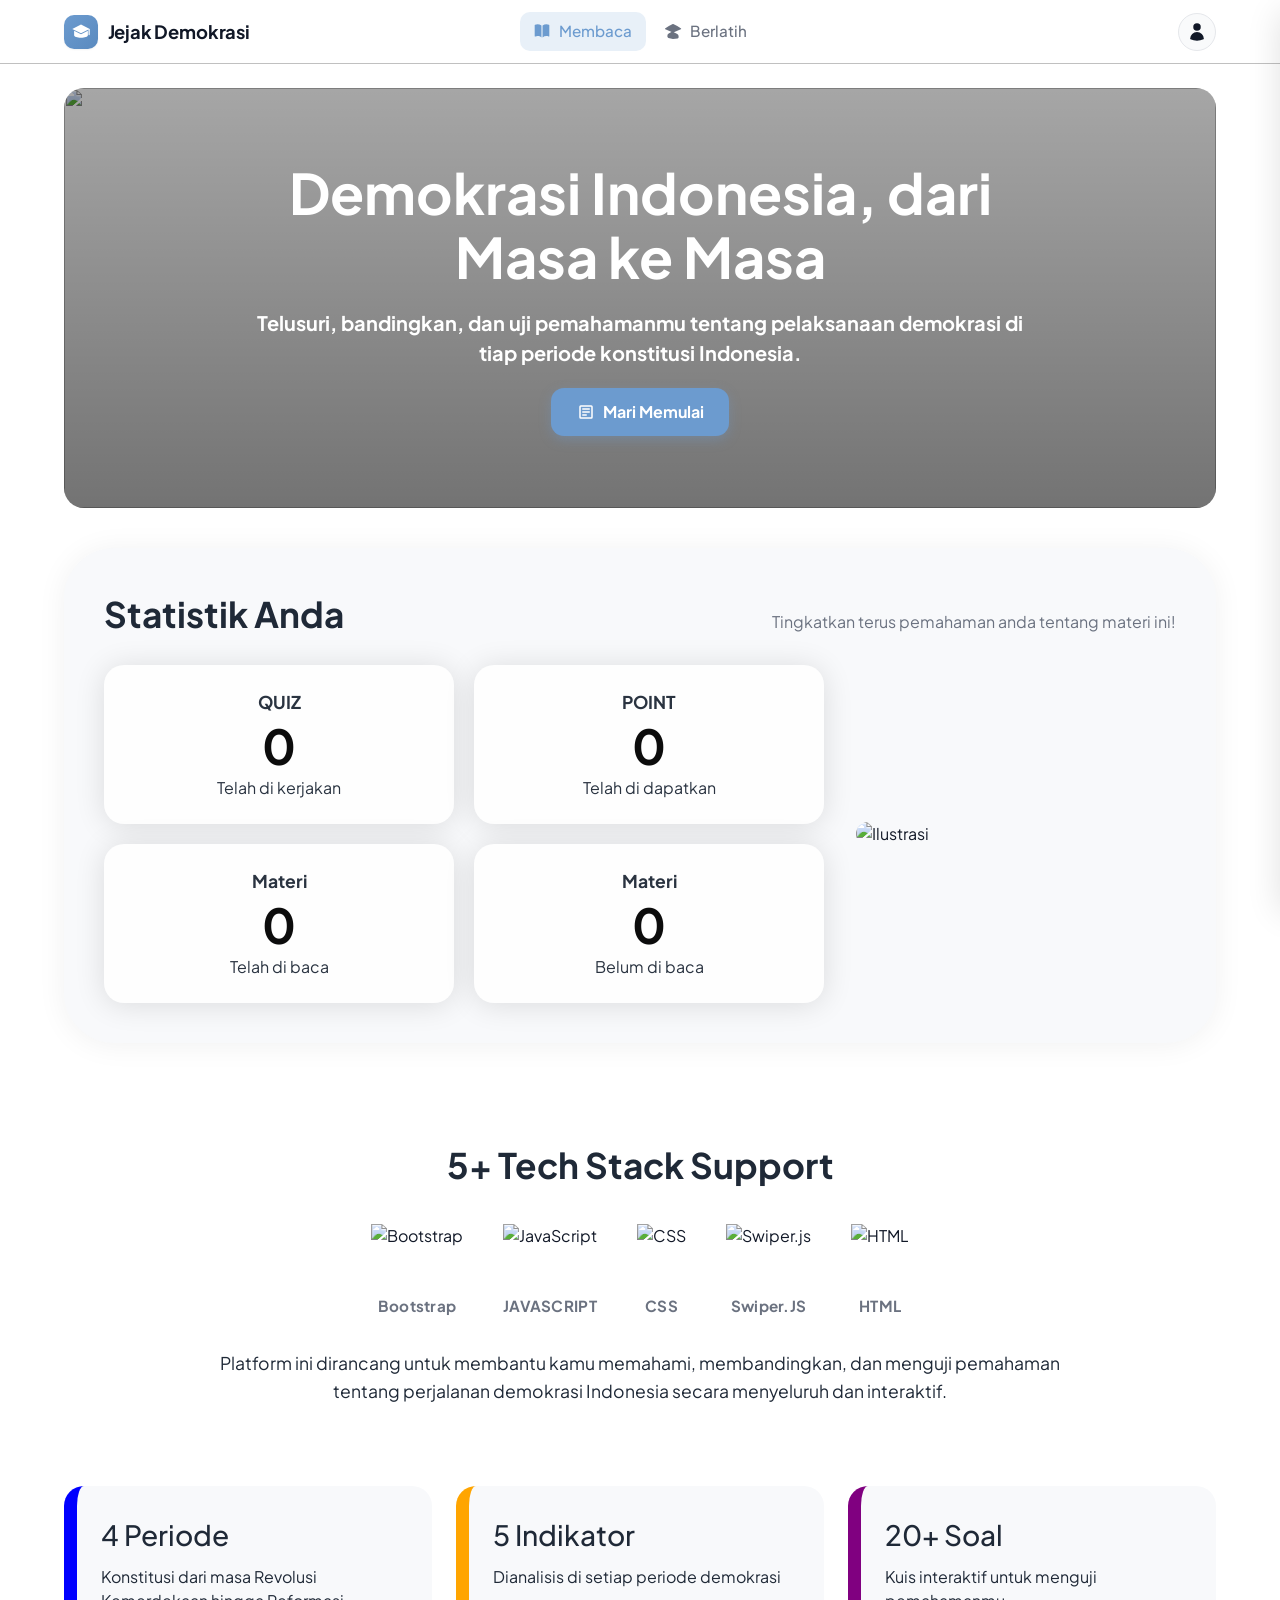
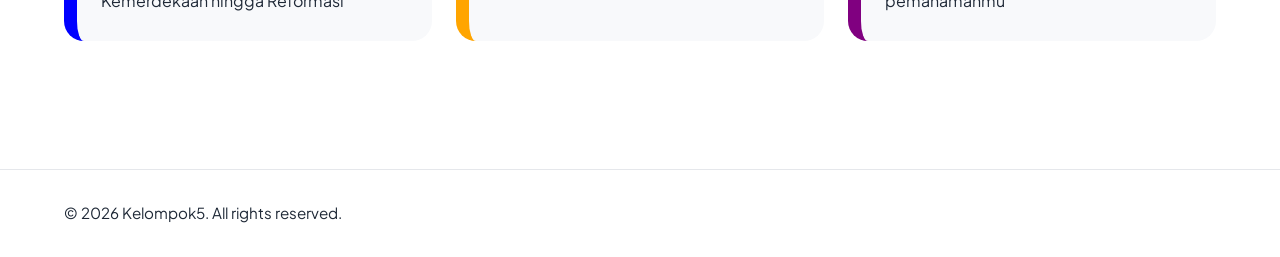
==== index.html @ 6c4dc168 "QUEST: Dimas has been finish hero and navbar di in home page" ====
<!DOCTYPE html>
<html lang="id">

<head>
    <meta charset="UTF-8">
    <meta name="viewport" content="width=device-width, initial-scale=1.0">
    <title>Jejak Demokrasi | OnBoarding</title>

    <link rel="preconnect" href="https://fonts.googleapis.com">
    <link rel="preconnect" href="https://fonts.gstatic.com" crossorigin>
    <link href="https://fonts.googleapis.com/css2?family=Plus+Jakarta+Sans:wght@400;500;600;700;800&display=swap" rel="stylesheet">

    <link rel="stylesheet" href="src/style/global.css">
    <link rel="stylesheet" href="src/style/index.css">
    <link rel="icon" href="#" type="image/png">
</head>

<body>

    <div id="navbar"></div>

    <main class="page">
        <!-- Hero -->
        <section class="hero">
            <div class="hero__bg">
                <img src="https://placehold.co/1278x730" alt="" loading="lazy" />
                <div class="hero__overlay"></div>
            </div>
            <div class="hero__content">
                <h1 class="hero__title">Demokrasi Indonesia, dari Masa ke Masa</h1>
                <p class="hero__subtitle">
                    Telusuri, bandingkan, dan uji pemahamanmu tentang pelaksanaan demokrasi di tiap periode konstitusi Indonesia.
                </p>
                <a class="btn btn--hero" href="#membaca">
                    <svg xmlns="http://www.w3.org/2000/svg" viewBox="0 0 24 24" fill="currentColor" aria-hidden="true"><path d="M5 3h14a2 2 0 0 1 2 2v14a2 2 0 0 1-2 2H5a2 2 0 0 1-2-2V5a2 2 0 0 1 2-2zm0 2v14h14V5H5zm2 2h10v2H7V7zm0 4h10v2H7v-2zm0 4h6v2H7v-2z"/></svg>
                    Mari Memulai
                </a>
            </div>
        </section>

        <!-- Stats panel -->
        <section class="stats">
            <div class="stats__panel">
                <div class="stats__header">
                    <h2 class="stats__title">Statistik Anda</h2>
                    <p class="stats__hint">Tingkatkan terus pemahaman anda tentang materi ini!</p>
                </div>
                <div class="stats__body">
                    <div class="stats__grid">
                        <article class="stat-card">
                            <div class="stat-card__label">QUIZ</div>
                            <div class="stat-card__value">0</div>
                            <div class="stat-card__caption">Telah di kerjakan</div>
                        </article>
                        <article class="stat-card">
                            <div class="stat-card__label">POINT</div>
                            <div class="stat-card__value">0</div>
                            <div class="stat-card__caption">Telah di dapatkan</div>
                        </article>
                        <article class="stat-card">
                            <div class="stat-card__label">Materi</div>
                            <div class="stat-card__value">0</div>
                            <div class="stat-card__caption">Telah di baca</div>
                        </article>
                        <article class="stat-card">
                            <div class="stat-card__label">Materi</div>
                            <div class="stat-card__value">0</div>
                            <div class="stat-card__caption">Belum di baca</div>
                        </article>
                    </div>
                    <div class="stats__image">
                        <img src="https://placehold.co/366x451" alt="Ilustrasi" loading="lazy" />
                    </div>
                </div>
            </div>
        </section>

        <!-- Tech stack -->
        <section class="tech">
            <h2 class="tech__title">5+ Tech Stack Support</h2>
            <div class="tech__icons">
                <div class="tech__item">
                    <img src="https://placehold.co/62x61" alt="Bootstrap" />
                    <span>Bootstrap</span>
                </div>
                <div class="tech__item">
                    <img src="https://placehold.co/62x61" alt="JavaScript" />
                    <span>JAVASCRIPT</span>
                </div>
                <div class="tech__item">
                    <img src="https://placehold.co/39x61" alt="CSS" />
                    <span>CSS</span>
                </div>
                <div class="tech__item">
                    <img src="https://placehold.co/57x61" alt="Swiper.js" />
                    <span>Swiper.JS</span>
                </div>
                <div class="tech__item">
                    <img src="https://placehold.co/40x61" alt="HTML" />
                    <span>HTML</span>
                </div>
            </div>
            <p class="tech__desc">
                Platform ini dirancang untuk membantu kamu memahami, membandingkan, dan menguji
                <span class="tech__desc-bold">pemahaman tentang perjalanan demokrasi Indonesia secara menyeluruh dan interaktif.</span>
            </p>
        </section>

        <!-- Highlight cards -->
        <section class="highlights">
            <div class="highlights__grid">
                <article class="highlight-card highlight-card--blue">
                    <div class="highlight-card__value">4 Periode</div>
                    <div class="highlight-card__desc">Konstitusi dari masa Revolusi Kemerdekaan hingga Reformasi</div>
                </article>
                <article class="highlight-card highlight-card--orange">
                    <div class="highlight-card__value">5 Indikator</div>
                    <div class="highlight-card__desc">Dianalisis di setiap periode demokrasi</div>
                </article>
                <article class="highlight-card highlight-card--purple">
                    <div class="highlight-card__value">20+ Soal</div>
                    <div class="highlight-card__desc">Kuis interaktif untuk menguji pemahamanmu</div>
                </article>
            </div>
        </section>
    </main>

    <footer class="site-footer">
        <div class="site-footer__inner">
            <span>&copy; 2026 Kelompok5. All rights reserved.</span>
        </div>
    </footer>

    <script src="src/component/navbar.js"></script>
    <script type="module" src="src/js/index.js"></script>

</body>

</html>
---- src/style/global.css ----
:root {
    --color-bg: #ffffff;
    --color-surface: #f9fafb;
    --color-border: #c0c0c0;          /* silver */
    --color-border-soft: #e5e7eb;
    --color-text: #111827;
    --color-text-muted: #6b7280;
    --color-primary: #6C9BCF;        /* blue from design */
    --color-primary-soft: #e8f0f8;
    --color-primary-hover: #5a8abf;
    --color-danger: #dc2626;

    --radius-sm: 6px;
    --radius-md: 10px;
    --radius-lg: 14px;
    --radius-full: 9999px;

    --shadow-sm: 0 1px 2px rgba(0, 0, 0, 0.05);
    --shadow-md: 0 4px 12px rgba(0, 0, 0, 0.08);
    --shadow-lg: 0 12px 32px rgba(0, 0, 0, 0.12);

    --navbar-height: 64px;
    --container-max: 1200px;

    --font-sans: "Plus Jakarta Sans", "Segoe UI", system-ui, -apple-system, Roboto, "Helvetica Neue", Arial, sans-serif;
    --transition-fast: 150ms ease;
    --transition-base: 220ms ease;
}

*,
*::before,
*::after {
    box-sizing: border-box;
}

html,
body {
    margin: 0;
    padding: 0;
}

body {
    font-family: var(--font-sans);
    color: var(--color-text);
    background-color: var(--color-bg);
    -webkit-font-smoothing: antialiased;
    -moz-osx-font-smoothing: grayscale;
    line-height: 1.5;
}

a {
    color: inherit;
    text-decoration: none;
}

button {
    font: inherit;
    cursor: pointer;
    border: none;
    background: none;
}

ul {
    list-style: none;
    margin: 0;
    padding: 0;
}

/* ============================================================
   Navbar
   ============================================================ */
.navbar {
    position: sticky;
    top: 0;
    z-index: 1000;
    height: var(--navbar-height);
    background-color: var(--color-bg);
    border-bottom: 1px solid var(--color-border);
    transition: box-shadow var(--transition-base);
}

.navbar.scrolled {
    box-shadow: var(--shadow-sm);
}

.navbar__container {
    max-width: var(--container-max);
    height: 100%;
    margin: 0 auto;
    padding: 0 1.5rem;
    display: grid;
    grid-template-columns: 1fr auto 1fr;
    align-items: center;
    gap: 1rem;
}

/* Brand */
.navbar__brand {
    justify-self: start;
    display: inline-flex;
    align-items: center;
    gap: 0.6rem;
    font-size: 1.15rem;
    font-weight: 700;
    color: var(--color-text);
    letter-spacing: -0.01em;
    white-space: nowrap;
}

.navbar__brand-mark {
    display: inline-flex;
    align-items: center;
    justify-content: center;
    width: 34px;
    height: 34px;
    border-radius: var(--radius-md);
    background: linear-gradient(135deg, var(--color-primary), var(--color-primary-hover));
    color: #fff;
    box-shadow: var(--shadow-sm);
}

.navbar__brand-mark svg {
    width: 20px;
    height: 20px;
}

/* Desktop nav links */
.navbar__links {
    display: flex;
    align-items: center;
    gap: 0.25rem;
    justify-self: center;
}

/* Right-side actions group */
.navbar__actions {
    justify-self: end;
    display: flex;
    align-items: center;
    gap: 0.5rem;
}

.nav-link {
    display: inline-flex;
    align-items: center;
    gap: 0.5rem;
    padding: 0.5rem 0.85rem;
    font-size: 0.95rem;
    font-weight: 500;
    color: var(--color-text-muted);
    border-radius: var(--radius-md);
    transition: color var(--transition-fast), background-color var(--transition-fast);
}

.nav-link svg {
    width: 18px;
    height: 18px;
    flex-shrink: 0;
}

.nav-link:hover {
    color: var(--color-text);
    background-color: var(--color-surface);
}

.nav-link.is-active {
    color: var(--color-primary);
    background-color: var(--color-primary-soft);
}

/* Profile button */
.navbar__profile {
    display: inline-flex;
    align-items: center;
    justify-content: center;
    width: 38px;
    height: 38px;
    margin-left: 0.5rem;
    border-radius: var(--radius-full);
    color: var(--color-text);
    background-color: var(--color-surface);
    border: 1px solid var(--color-border-soft);
    transition: background-color var(--transition-fast), color var(--transition-fast), border-color var(--transition-fast);
}

.navbar__profile svg {
    width: 20px;
    height: 20px;
}

.navbar__profile:hover {
    color: var(--color-primary);
    background-color: var(--color-primary-soft);
    border-color: var(--color-primary);
}

/* Hamburger toggle (mobile only) */
.menu-toggle {
    display: none;
    align-items: center;
    justify-content: center;
    width: 40px;
    height: 40px;
    border-radius: var(--radius-md);
    color: var(--color-text);
    transition: background-color var(--transition-fast);
}

.menu-toggle:hover {
    background-color: var(--color-surface);
}

.menu-toggle svg {
    width: 22px;
    height: 22px;
}

/* Drawer */
.drawer-backdrop {
    position: fixed;
    inset: 0;
    background-color: rgba(17, 24, 39, 0.45);
    backdrop-filter: blur(2px);
    opacity: 0;
    visibility: hidden;
    transition: opacity var(--transition-base), visibility var(--transition-base);
    z-index: 1090;
}

.drawer-backdrop.is-open {
    opacity: 1;
    visibility: visible;
}

.drawer {
    position: fixed;
    top: 0;
    right: 0;
    bottom: 0;
    width: 300px;
    max-width: 85vw;
    background-color: var(--color-bg);
    box-shadow: var(--shadow-lg);
    transform: translateX(100%);
    transition: transform var(--transition-base);
    z-index: 1100;
    display: flex;
    flex-direction: column;
}

.drawer.is-open {
    transform: translateX(0);
}

.drawer__header {
    display: flex;
    align-items: center;
    justify-content: space-between;
    padding: 1rem 1.25rem;
    border-bottom: 1px solid var(--color-border-soft);
}

.drawer__title {
    font-size: 1rem;
    font-weight: 600;
    margin: 0;
}

.drawer__close {
    display: inline-flex;
    align-items: center;
    justify-content: center;
    width: 36px;
    height: 36px;
    border-radius: var(--radius-md);
    color: var(--color-text-muted);
    transition: background-color var(--transition-fast), color var(--transition-fast);
}

.drawer__close:hover {
    background-color: var(--color-surface);
    color: var(--color-text);
}

.drawer__close svg {
    width: 20px;
    height: 20px;
}

.drawer__body {
    flex: 1;
    overflow-y: auto;
    padding: 1rem 0.75rem;
    display: flex;
    flex-direction: column;
    gap: 0.25rem;
}

.drawer__body .nav-link {
    width: 100%;
    padding: 0.75rem 1rem;
    font-size: 1rem;
}

.drawer__footer {
    padding: 1rem 1.25rem;
    border-top: 1px solid var(--color-border-soft);
}

.drawer__footer .navbar__profile {
    width: 100%;
    height: 44px;
    margin: 0;
    border-radius: var(--radius-md);
    gap: 0.6rem;
    font-size: 0.95rem;
    font-weight: 500;
    color: var(--color-text);
}

.drawer__footer .navbar__profile svg {
    width: 20px;
    height: 20px;
}

/* Responsive */
@media (max-width: 768px) {
    .navbar__container {
        display: flex;
        justify-content: space-between;
    }

    .navbar__links {
        display: none;
    }

    .navbar__profile {
        display: none;
    }

    .menu-toggle {
        display: inline-flex;
    }
}

/* Demo page moved to src/style/index.css */
---- src/style/index.css ----
/* ============================================================
   Jejak Demokrasi — Index page styles
   ============================================================ */

/* ---------- Page container ---------- */
.page {
    max-width: var(--container-max);
    margin: 0 auto;
    padding: 0 1.5rem 5rem;
}

/* ---------- Buttons ---------- */
.btn {
    display: inline-flex;
    align-items: center;
    gap: 0.5rem;
    padding: 0.7rem 1.4rem;
    font-size: 0.95rem;
    font-weight: 600;
    border-radius: var(--radius-md);
    transition: transform var(--transition-fast), box-shadow var(--transition-fast), background-color var(--transition-fast), color var(--transition-fast), border-color var(--transition-fast);
    white-space: nowrap;
    cursor: pointer;
}

.btn svg {
    width: 18px;
    height: 18px;
}

.btn--primary {
    background-color: var(--color-primary);
    color: #fff;
    box-shadow: var(--shadow-sm);
}

.btn--primary:hover {
    background-color: var(--color-primary-hover);
    transform: translateY(-1px);
    box-shadow: var(--shadow-md);
}

.btn--ghost {
    background-color: transparent;
    color: var(--color-text);
    border: 1px solid var(--color-border-soft);
}

.btn--ghost:hover {
    background-color: var(--color-surface);
    border-color: var(--color-border);
}

.btn--hero {
    background-color: #6C9BCF;
    color: #fff;
    border-radius: 13px;
    padding: 0.75rem 1.6rem;
    font-size: 1rem;
    font-weight: 700;
    box-shadow: 0 4px 12px rgba(108, 155, 207, 0.35);
}

.btn--hero:hover {
    background-color: #5a8abf;
    transform: translateY(-1px);
}

/* ---------- Hero ---------- */
.hero {
    position: relative;
    width: 100%;
    min-height: 420px;
    border-radius: 20px;
    overflow: hidden;
    display: flex;
    align-items: center;
    justify-content: center;
    margin-top: 1.5rem;
}

.hero__bg {
    position: absolute;
    inset: 0;
}

.hero__bg img {
    width: 100%;
    height: 100%;
    object-fit: cover;
    display: block;
}

.hero__overlay {
    position: absolute;
    inset: 0;
    background: linear-gradient(180deg, rgba(0,0,0,0.35) 0%, rgba(0,0,0,0.55) 100%);
}

.hero__content {
    position: relative;
    z-index: 1;
    text-align: center;
    color: #fff;
    padding: 2rem 1.5rem;
    max-width: 820px;
    display: flex;
    flex-direction: column;
    align-items: center;
    gap: 1.25rem;
}

.hero__title {
    font-size: clamp(2rem, 4.5vw, 3.5rem);
    font-weight: 700;
    line-height: 1.15;
    margin: 0;
    color: #fff;
}

.hero__subtitle {
    font-size: clamp(1rem, 1.6vw, 1.25rem);
    font-weight: 700;
    color: #fff;
    margin: 0;
    max-width: 780px;
    line-height: 1.5;
}

.hero__actions {
    margin-top: 0.5rem;
}

/* ---------- Stats panel ---------- */
.stats {
    margin-top: 2.5rem;
}

.stats__panel {
    background-color: #F8F9FB;
    border-radius: 50px;
    padding: 2.5rem;
    box-shadow: 0 2px 30px rgba(0, 0, 0, 0.06);
}

.stats__header {
    display: flex;
    align-items: baseline;
    justify-content: space-between;
    flex-wrap: wrap;
    gap: 0.5rem 1rem;
    margin-bottom: 1.5rem;
}

.stats__title {
    font-size: clamp(1.6rem, 3vw, 2.2rem);
    font-weight: 700;
    color: #1F2937;
    margin: 0;
}

.stats__hint {
    color: #6B7280;
    font-size: 1rem;
    margin: 0;
}

.stats__body {
    display: grid;
    grid-template-columns: 1fr 320px;
    gap: 2rem;
    align-items: center;
}

.stats__grid {
    display: grid;
    grid-template-columns: repeat(2, 1fr);
    gap: 1.25rem;
}

.stat-card {
    background-color: #fff;
    border-radius: 20px;
    box-shadow: 0 2px 30px rgba(0, 0, 0, 0.12);
    padding: 1.5rem 1.25rem;
    text-align: center;
    display: flex;
    flex-direction: column;
    gap: 0.4rem;
    opacity: 0.95;
}

.stat-card__label {
    font-size: 1.1rem;
    font-weight: 700;
    color: #1F2937;
}

.stat-card__value {
    font-size: 3rem;
    font-weight: 700;
    color: #000;
    line-height: 1;
}

.stat-card__caption {
    font-size: 1rem;
    color: #1F2937;
}

.stats__image {
    display: flex;
    align-items: center;
    justify-content: center;
}

.stats__image img {
    width: 100%;
    max-width: 366px;
    height: auto;
    border-radius: 20px;
    object-fit: cover;
}

/* ---------- Tech stack ---------- */
.tech {
    text-align: center;
    margin-top: 4rem;
    padding: 2rem 0;
}

.tech__title {
    font-size: clamp(1.6rem, 3vw, 2.2rem);
    font-weight: 700;
    color: #1F2937;
    margin: 0 0 2rem;
}

.tech__icons {
    display: flex;
    justify-content: center;
    align-items: flex-end;
    gap: 2.5rem;
    flex-wrap: wrap;
    margin-bottom: 2rem;
}

.tech__item {
    display: flex;
    flex-direction: column;
    align-items: center;
    gap: 0.6rem;
}

.tech__item img {
    height: 61px;
    width: auto;
    object-fit: contain;
}

.tech__item span {
    color: #6B7280;
    font-size: 0.95rem;
    font-weight: 700;
    letter-spacing: 0.02em;
}

.tech__desc {
    max-width: 880px;
    margin: 0 auto;
    font-size: 1.1rem;
    color: #1F2937;
    line-height: 1.6;
}

.tech__desc-bold {
    font-weight: 400;
}

/* ---------- Highlight cards ---------- */
.highlights {
    margin-top: 3rem;
}

.highlights__grid {
    display: grid;
    grid-template-columns: repeat(3, 1fr);
    gap: 1.5rem;
}

.highlight-card {
    background-color: #F8F9FB;
    border-radius: 20px;
    padding: 1.75rem 1.5rem;
    display: flex;
    flex-direction: column;
    gap: 0.6rem;
    border-left: 13px solid transparent;
}

.highlight-card--blue { border-left-color: #0000FF; }
.highlight-card--orange { border-left-color: #FFA500; }
.highlight-card--purple { border-left-color: #800080; }

.highlight-card__value {
    font-size: 1.75rem;
    font-weight: 500;
    color: #1F2937;
}

.highlight-card__desc {
    font-size: 1rem;
    color: #1F2937;
    line-height: 1.5;
}

/* ---------- Footer ---------- */
.site-footer {
    border-top: 1px solid var(--color-border-soft);
    padding: 2rem 0;
    margin-top: 3rem;
    color: #1F2937;
    font-size: 0.95rem;
}

.site-footer__inner {
    max-width: var(--container-max);
    margin: 0 auto;
    padding: 0 1.5rem;
}

/* ---------- Responsive ---------- */
@media (max-width: 992px) {
    .stats__body {
        grid-template-columns: 1fr;
    }

    .stats__image {
        order: -1;
    }

    .stats__image img {
        max-width: 280px;
    }

    .highlights__grid {
        grid-template-columns: 1fr;
    }
}

@media (max-width: 768px) {
    .page {
        padding: 0 1rem 3rem;
    }

    .hero {
        min-height: 320px;
        border-radius: 16px;
        margin-top: 1rem;
    }

    .stats__panel {
        border-radius: 24px;
        padding: 1.5rem;
    }

    .stat-card__value {
        font-size: 2.2rem;
    }

    .tech__icons {
        gap: 1.5rem;
    }

    .tech__item img {
        height: 48px;
    }
}

@media (max-width: 480px) {
    .stats__grid {
        grid-template-columns: 1fr;
    }
}
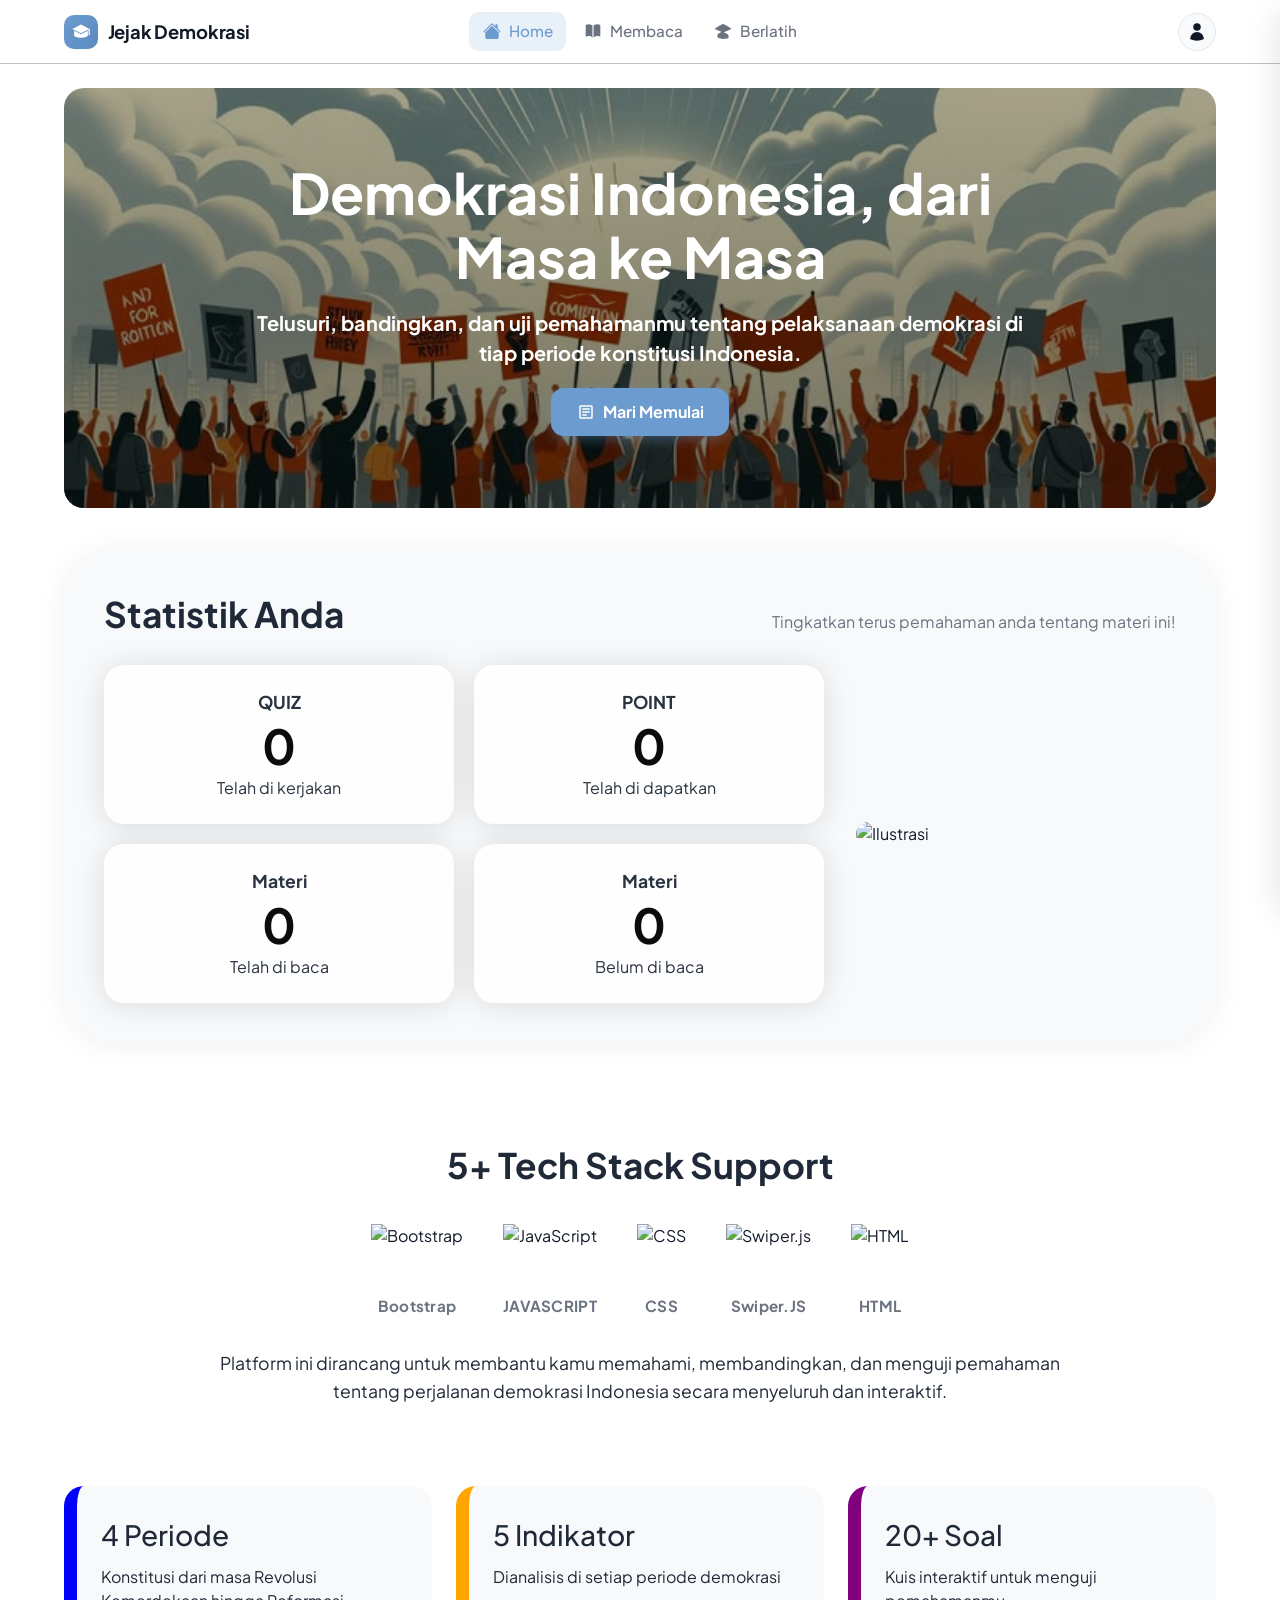
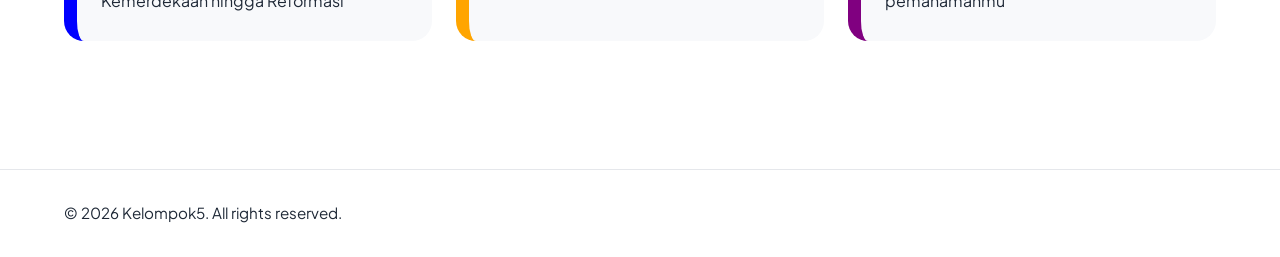
==== commit ef49c6be: "QUEST: Dimas has ben add reading page" ====
--- a/index.html
+++ b/index.html
@@ -23,7 +23,7 @@
         <!-- Hero -->
         <section class="hero">
             <div class="hero__bg">
-                <img src="https://placehold.co/1278x730" alt="" loading="lazy" />
+                <img src="/src/assets/images/9a2f10e3e8c840c2b5ab0010589937d5.jpg" alt="" loading="lazy" />
                 <div class="hero__overlay"></div>
             </div>
             <div class="hero__content">
@@ -131,8 +131,9 @@
         </div>
     </footer>
 
-    <script src="src/component/navbar.js"></script>
-    <script type="module" src="src/js/index.js"></script>
+    <script src="/src/component/navbar.js"></script>
+    <script type="module" src="/src/js/index.js"></script>
+    <script type="module" src="/src/component/footer.js"></script>
 
 </body>
 
--- a/src/style/index.css
+++ b/src/style/index.css
@@ -4,381 +4,396 @@
 
 /* ---------- Page container ---------- */
 .page {
-    max-width: var(--container-max);
-    margin: 0 auto;
-    padding: 0 1.5rem 5rem;
+  max-width: var(--container-max);
+  margin: 0 auto;
+  padding: 0 1.5rem 5rem;
 }
 
 /* ---------- Buttons ---------- */
 .btn {
-    display: inline-flex;
-    align-items: center;
-    gap: 0.5rem;
-    padding: 0.7rem 1.4rem;
-    font-size: 0.95rem;
-    font-weight: 600;
-    border-radius: var(--radius-md);
-    transition: transform var(--transition-fast), box-shadow var(--transition-fast), background-color var(--transition-fast), color var(--transition-fast), border-color var(--transition-fast);
-    white-space: nowrap;
-    cursor: pointer;
+  display: inline-flex;
+  align-items: center;
+  gap: 0.5rem;
+  padding: 0.7rem 1.4rem;
+  font-size: 0.95rem;
+  font-weight: 600;
+  border-radius: var(--radius-md);
+  transition:
+    transform var(--transition-fast),
+    box-shadow var(--transition-fast),
+    background-color var(--transition-fast),
+    color var(--transition-fast),
+    border-color var(--transition-fast);
+  white-space: nowrap;
+  cursor: pointer;
 }
 
 .btn svg {
-    width: 18px;
-    height: 18px;
+  width: 18px;
+  height: 18px;
 }
 
 .btn--primary {
-    background-color: var(--color-primary);
-    color: #fff;
-    box-shadow: var(--shadow-sm);
+  background-color: var(--color-primary);
+  color: #fff;
+  box-shadow: var(--shadow-sm);
 }
 
 .btn--primary:hover {
-    background-color: var(--color-primary-hover);
-    transform: translateY(-1px);
-    box-shadow: var(--shadow-md);
+  background-color: var(--color-primary-hover);
+  transform: translateY(-1px);
+  box-shadow: var(--shadow-md);
 }
 
 .btn--ghost {
-    background-color: transparent;
-    color: var(--color-text);
-    border: 1px solid var(--color-border-soft);
+  background-color: transparent;
+  color: var(--color-text);
+  border: 1px solid var(--color-border-soft);
 }
 
 .btn--ghost:hover {
-    background-color: var(--color-surface);
-    border-color: var(--color-border);
+  background-color: var(--color-surface);
+  border-color: var(--color-border);
 }
 
 .btn--hero {
-    background-color: #6C9BCF;
-    color: #fff;
-    border-radius: 13px;
-    padding: 0.75rem 1.6rem;
-    font-size: 1rem;
-    font-weight: 700;
-    box-shadow: 0 4px 12px rgba(108, 155, 207, 0.35);
+  background-color: #6c9bcf;
+  color: #fff;
+  border-radius: 13px;
+  padding: 0.75rem 1.6rem;
+  font-size: 1rem;
+  font-weight: 700;
+  box-shadow: 0 4px 12px rgba(108, 155, 207, 0.35);
 }
 
 .btn--hero:hover {
-    background-color: #5a8abf;
-    transform: translateY(-1px);
+  background-color: #5a8abf;
+  transform: translateY(-1px);
 }
 
 /* ---------- Hero ---------- */
 .hero {
-    position: relative;
-    width: 100%;
-    min-height: 420px;
-    border-radius: 20px;
-    overflow: hidden;
-    display: flex;
-    align-items: center;
-    justify-content: center;
-    margin-top: 1.5rem;
+  position: relative;
+  width: 100%;
+  min-height: 420px;
+  border-radius: 20px;
+  overflow: hidden;
+  display: flex;
+  align-items: center;
+  justify-content: center;
+  margin-top: 1.5rem;
 }
 
 .hero__bg {
-    position: absolute;
-    inset: 0;
+  position: absolute;
+  inset: 0;
 }
 
 .hero__bg img {
-    width: 100%;
-    height: 100%;
-    object-fit: cover;
-    display: block;
+  width: 100%;
+  height: 100%;
+  object-fit: cover;
+  display: block;
 }
 
 .hero__overlay {
-    position: absolute;
-    inset: 0;
-    background: linear-gradient(180deg, rgba(0,0,0,0.35) 0%, rgba(0,0,0,0.55) 100%);
+  position: absolute;
+  inset: 0;
+  background: linear-gradient(
+    180deg,
+    rgba(0, 0, 0, 0.35) 0%,
+    rgba(0, 0, 0, 0.55) 100%
+  );
 }
 
 .hero__content {
-    position: relative;
-    z-index: 1;
-    text-align: center;
-    color: #fff;
-    padding: 2rem 1.5rem;
-    max-width: 820px;
-    display: flex;
-    flex-direction: column;
-    align-items: center;
-    gap: 1.25rem;
+  position: relative;
+  z-index: 1;
+  text-align: center;
+  color: #fff;
+  padding: 2rem 1.5rem;
+  max-width: 820px;
+  display: flex;
+  flex-direction: column;
+  align-items: center;
+  gap: 1.25rem;
 }
 
 .hero__title {
-    font-size: clamp(2rem, 4.5vw, 3.5rem);
-    font-weight: 700;
-    line-height: 1.15;
-    margin: 0;
-    color: #fff;
+  font-size: clamp(2rem, 4.5vw, 3.5rem);
+  font-weight: 700;
+  line-height: 1.15;
+  margin: 0;
+  color: #fff;
 }
 
 .hero__subtitle {
-    font-size: clamp(1rem, 1.6vw, 1.25rem);
-    font-weight: 700;
-    color: #fff;
-    margin: 0;
-    max-width: 780px;
-    line-height: 1.5;
+  font-size: clamp(1rem, 1.6vw, 1.25rem);
+  font-weight: 700;
+  color: #fff;
+  margin: 0;
+  max-width: 780px;
+  line-height: 1.5;
 }
 
 .hero__actions {
-    margin-top: 0.5rem;
+  margin-top: 0.5rem;
 }
 
 /* ---------- Stats panel ---------- */
 .stats {
-    margin-top: 2.5rem;
+  margin-top: 2.5rem;
 }
 
 .stats__panel {
-    background-color: #F8F9FB;
-    border-radius: 50px;
-    padding: 2.5rem;
-    box-shadow: 0 2px 30px rgba(0, 0, 0, 0.06);
+  background-color: #f8f9fb;
+  border-radius: 50px;
+  padding: 2.5rem;
+  box-shadow: 0 2px 30px rgba(0, 0, 0, 0.06);
 }
 
 .stats__header {
-    display: flex;
-    align-items: baseline;
-    justify-content: space-between;
-    flex-wrap: wrap;
-    gap: 0.5rem 1rem;
-    margin-bottom: 1.5rem;
+  display: flex;
+  align-items: baseline;
+  justify-content: space-between;
+  flex-wrap: wrap;
+  gap: 0.5rem 1rem;
+  margin-bottom: 1.5rem;
 }
 
 .stats__title {
-    font-size: clamp(1.6rem, 3vw, 2.2rem);
-    font-weight: 700;
-    color: #1F2937;
-    margin: 0;
+  font-size: clamp(1.6rem, 3vw, 2.2rem);
+  font-weight: 700;
+  color: #1f2937;
+  margin: 0;
 }
 
 .stats__hint {
-    color: #6B7280;
-    font-size: 1rem;
-    margin: 0;
+  color: #6b7280;
+  font-size: 1rem;
+  margin: 0;
 }
 
 .stats__body {
-    display: grid;
-    grid-template-columns: 1fr 320px;
-    gap: 2rem;
-    align-items: center;
+  display: grid;
+  grid-template-columns: 1fr 320px;
+  gap: 2rem;
+  align-items: center;
 }
 
 .stats__grid {
-    display: grid;
-    grid-template-columns: repeat(2, 1fr);
-    gap: 1.25rem;
+  display: grid;
+  grid-template-columns: repeat(2, 1fr);
+  gap: 1.25rem;
 }
 
 .stat-card {
-    background-color: #fff;
-    border-radius: 20px;
-    box-shadow: 0 2px 30px rgba(0, 0, 0, 0.12);
-    padding: 1.5rem 1.25rem;
-    text-align: center;
-    display: flex;
-    flex-direction: column;
-    gap: 0.4rem;
-    opacity: 0.95;
+  background-color: #fff;
+  border-radius: 20px;
+  box-shadow: 0 2px 30px rgba(0, 0, 0, 0.12);
+  padding: 1.5rem 1.25rem;
+  text-align: center;
+  display: flex;
+  flex-direction: column;
+  gap: 0.4rem;
+  opacity: 0.95;
 }
 
 .stat-card__label {
-    font-size: 1.1rem;
-    font-weight: 700;
-    color: #1F2937;
+  font-size: 1.1rem;
+  font-weight: 700;
+  color: #1f2937;
 }
 
 .stat-card__value {
-    font-size: 3rem;
-    font-weight: 700;
-    color: #000;
-    line-height: 1;
+  font-size: 3rem;
+  font-weight: 700;
+  color: #000;
+  line-height: 1;
 }
 
 .stat-card__caption {
-    font-size: 1rem;
-    color: #1F2937;
+  font-size: 1rem;
+  color: #1f2937;
 }
 
 .stats__image {
-    display: flex;
-    align-items: center;
-    justify-content: center;
+  display: flex;
+  align-items: center;
+  justify-content: center;
 }
 
 .stats__image img {
-    width: 100%;
-    max-width: 366px;
-    height: auto;
-    border-radius: 20px;
-    object-fit: cover;
+  width: 100%;
+  max-width: 366px;
+  height: auto;
+  border-radius: 20px;
+  object-fit: cover;
 }
 
 /* ---------- Tech stack ---------- */
 .tech {
-    text-align: center;
-    margin-top: 4rem;
-    padding: 2rem 0;
+  text-align: center;
+  margin-top: 4rem;
+  padding: 2rem 0;
 }
 
 .tech__title {
-    font-size: clamp(1.6rem, 3vw, 2.2rem);
-    font-weight: 700;
-    color: #1F2937;
-    margin: 0 0 2rem;
+  font-size: clamp(1.6rem, 3vw, 2.2rem);
+  font-weight: 700;
+  color: #1f2937;
+  margin: 0 0 2rem;
 }
 
 .tech__icons {
-    display: flex;
-    justify-content: center;
-    align-items: flex-end;
-    gap: 2.5rem;
-    flex-wrap: wrap;
-    margin-bottom: 2rem;
+  display: flex;
+  justify-content: center;
+  align-items: flex-end;
+  gap: 2.5rem;
+  flex-wrap: wrap;
+  margin-bottom: 2rem;
 }
 
 .tech__item {
-    display: flex;
-    flex-direction: column;
-    align-items: center;
-    gap: 0.6rem;
+  display: flex;
+  flex-direction: column;
+  align-items: center;
+  gap: 0.6rem;
 }
 
 .tech__item img {
-    height: 61px;
-    width: auto;
-    object-fit: contain;
+  height: 61px;
+  width: auto;
+  object-fit: contain;
 }
 
 .tech__item span {
-    color: #6B7280;
-    font-size: 0.95rem;
-    font-weight: 700;
-    letter-spacing: 0.02em;
+  color: #6b7280;
+  font-size: 0.95rem;
+  font-weight: 700;
+  letter-spacing: 0.02em;
 }
 
 .tech__desc {
-    max-width: 880px;
-    margin: 0 auto;
-    font-size: 1.1rem;
-    color: #1F2937;
-    line-height: 1.6;
+  max-width: 880px;
+  margin: 0 auto;
+  font-size: 1.1rem;
+  color: #1f2937;
+  line-height: 1.6;
 }
 
 .tech__desc-bold {
-    font-weight: 400;
+  font-weight: 400;
 }
 
 /* ---------- Highlight cards ---------- */
 .highlights {
-    margin-top: 3rem;
+  margin-top: 3rem;
 }
 
 .highlights__grid {
-    display: grid;
-    grid-template-columns: repeat(3, 1fr);
-    gap: 1.5rem;
+  display: grid;
+  grid-template-columns: repeat(3, 1fr);
+  gap: 1.5rem;
 }
 
 .highlight-card {
-    background-color: #F8F9FB;
-    border-radius: 20px;
-    padding: 1.75rem 1.5rem;
-    display: flex;
-    flex-direction: column;
-    gap: 0.6rem;
-    border-left: 13px solid transparent;
-}
-
-.highlight-card--blue { border-left-color: #0000FF; }
-.highlight-card--orange { border-left-color: #FFA500; }
-.highlight-card--purple { border-left-color: #800080; }
+  background-color: #f8f9fb;
+  border-radius: 20px;
+  padding: 1.75rem 1.5rem;
+  display: flex;
+  flex-direction: column;
+  gap: 0.6rem;
+  border-left: 13px solid transparent;
+}
+
+.highlight-card--blue {
+  border-left-color: #0000ff;
+}
+.highlight-card--orange {
+  border-left-color: #ffa500;
+}
+.highlight-card--purple {
+  border-left-color: #800080;
+}
 
 .highlight-card__value {
-    font-size: 1.75rem;
-    font-weight: 500;
-    color: #1F2937;
+  font-size: 1.75rem;
+  font-weight: 500;
+  color: #1f2937;
 }
 
 .highlight-card__desc {
-    font-size: 1rem;
-    color: #1F2937;
-    line-height: 1.5;
+  font-size: 1rem;
+  color: #1f2937;
+  line-height: 1.5;
 }
 
 /* ---------- Footer ---------- */
 .site-footer {
-    border-top: 1px solid var(--color-border-soft);
-    padding: 2rem 0;
-    margin-top: 3rem;
-    color: #1F2937;
-    font-size: 0.95rem;
+  border-top: 1px solid var(--color-border-soft);
+  padding: 2rem 0;
+  margin-top: 3rem;
+  color: #1f2937;
+  font-size: 0.95rem;
 }
 
 .site-footer__inner {
-    max-width: var(--container-max);
-    margin: 0 auto;
-    padding: 0 1.5rem;
+  max-width: var(--container-max);
+  margin: 0 auto;
+  padding: 0 1.5rem;
 }
 
 /* ---------- Responsive ---------- */
 @media (max-width: 992px) {
-    .stats__body {
-        grid-template-columns: 1fr;
-    }
-
-    .stats__image {
-        order: -1;
-    }
-
-    .stats__image img {
-        max-width: 280px;
-    }
-
-    .highlights__grid {
-        grid-template-columns: 1fr;
-    }
+  .stats__body {
+    grid-template-columns: 1fr;
+  }
+
+  .stats__image {
+    order: -1;
+  }
+
+  .stats__image img {
+    max-width: 280px;
+  }
+
+  .highlights__grid {
+    grid-template-columns: 1fr;
+  }
 }
 
 @media (max-width: 768px) {
-    .page {
-        padding: 0 1rem 3rem;
-    }
-
-    .hero {
-        min-height: 320px;
-        border-radius: 16px;
-        margin-top: 1rem;
-    }
-
-    .stats__panel {
-        border-radius: 24px;
-        padding: 1.5rem;
-    }
-
-    .stat-card__value {
-        font-size: 2.2rem;
-    }
-
-    .tech__icons {
-        gap: 1.5rem;
-    }
-
-    .tech__item img {
-        height: 48px;
-    }
+  .page {
+    padding: 0 1rem 3rem;
+  }
+
+  .hero {
+    min-height: 320px;
+    border-radius: 16px;
+    margin-top: 1rem;
+  }
+
+  .stats__panel {
+    border-radius: 24px;
+    padding: 1.5rem;
+  }
+
+  .stat-card__value {
+    font-size: 2.2rem;
+  }
+
+  .tech__icons {
+    gap: 1.5rem;
+  }
+
+  .tech__item img {
+    height: 48px;
+  }
 }
 
 @media (max-width: 480px) {
-    .stats__grid {
-        grid-template-columns: 1fr;
-    }
-}+  .stats__grid {
+    grid-template-columns: 1fr;
+  }
+}
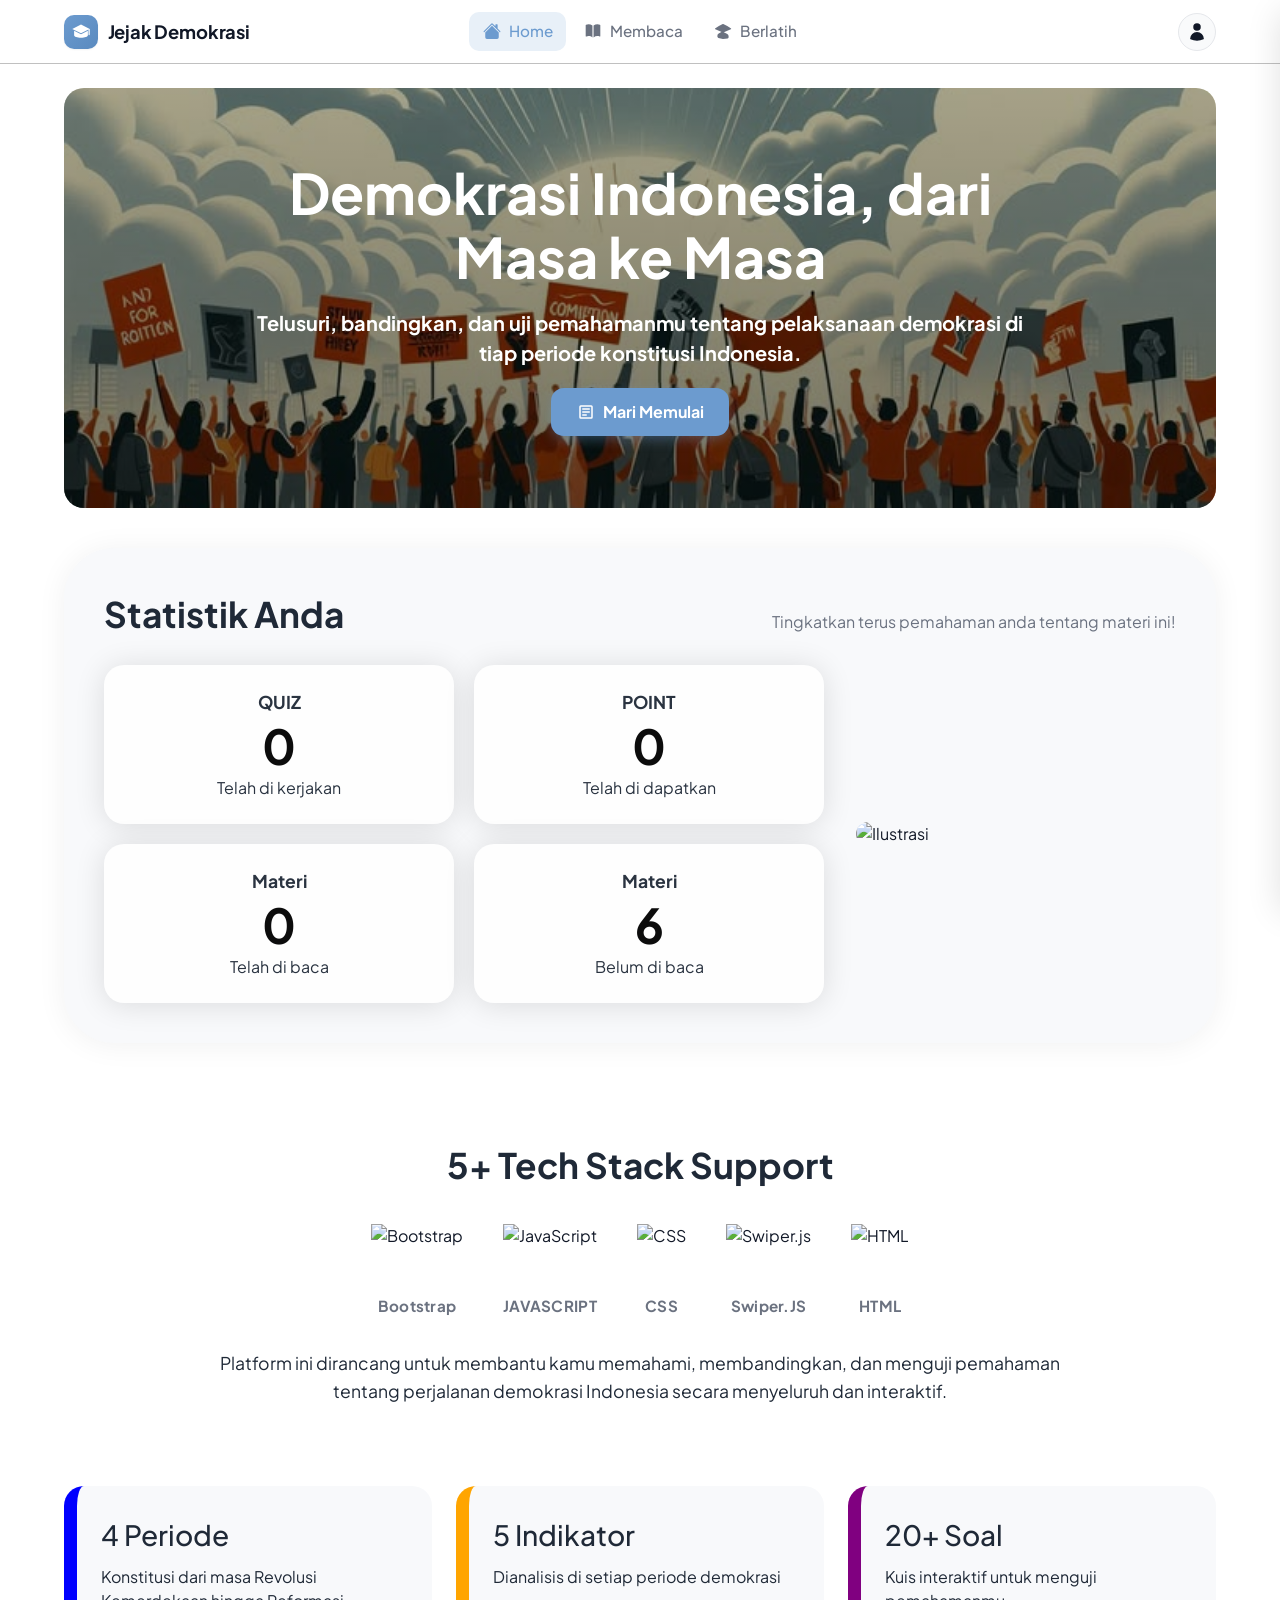
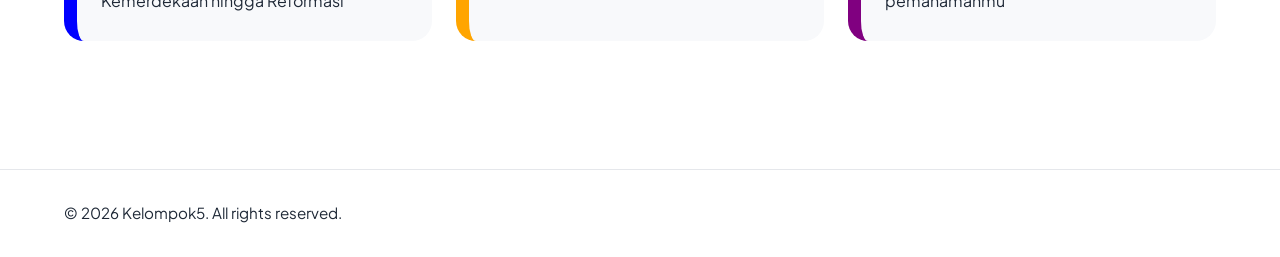
==== commit 0ad7d5d2: "QUEST: Dimas has ben created exam page" ====
--- a/index.html
+++ b/index.html
@@ -31,7 +31,7 @@
                 <p class="hero__subtitle">
                     Telusuri, bandingkan, dan uji pemahamanmu tentang pelaksanaan demokrasi di tiap periode konstitusi Indonesia.
                 </p>
-                <a class="btn btn--hero" href="#membaca">
+                <a class="btn btn--hero" href="/src/page/reading.html">
                     <svg xmlns="http://www.w3.org/2000/svg" viewBox="0 0 24 24" fill="currentColor" aria-hidden="true"><path d="M5 3h14a2 2 0 0 1 2 2v14a2 2 0 0 1-2 2H5a2 2 0 0 1-2-2V5a2 2 0 0 1 2-2zm0 2v14h14V5H5zm2 2h10v2H7V7zm0 4h10v2H7v-2zm0 4h6v2H7v-2z"/></svg>
                     Mari Memulai
                 </a>
@@ -49,22 +49,22 @@
                     <div class="stats__grid">
                         <article class="stat-card">
                             <div class="stat-card__label">QUIZ</div>
-                            <div class="stat-card__value">0</div>
+                            <div class="stat-card__value" id="statQuiz">0</div>
                             <div class="stat-card__caption">Telah di kerjakan</div>
                         </article>
                         <article class="stat-card">
                             <div class="stat-card__label">POINT</div>
-                            <div class="stat-card__value">0</div>
+                            <div class="stat-card__value" id="statPoint">0</div>
                             <div class="stat-card__caption">Telah di dapatkan</div>
                         </article>
                         <article class="stat-card">
                             <div class="stat-card__label">Materi</div>
-                            <div class="stat-card__value">0</div>
+                            <div class="stat-card__value" id="statRead">0</div>
                             <div class="stat-card__caption">Telah di baca</div>
                         </article>
                         <article class="stat-card">
                             <div class="stat-card__label">Materi</div>
-                            <div class="stat-card__value">0</div>
+                            <div class="stat-card__value" id="statUnread">0</div>
                             <div class="stat-card__caption">Belum di baca</div>
                         </article>
                     </div>
@@ -132,6 +132,9 @@
     </footer>
 
     <script src="/src/component/navbar.js"></script>
+    <script src="/src/js/quiz-storage.js"></script>
+    <script src="/src/js/reading-data.js"></script>
+    <script src="/src/js/reading-storage.js"></script>
     <script type="module" src="/src/js/index.js"></script>
     <script type="module" src="/src/component/footer.js"></script>
 
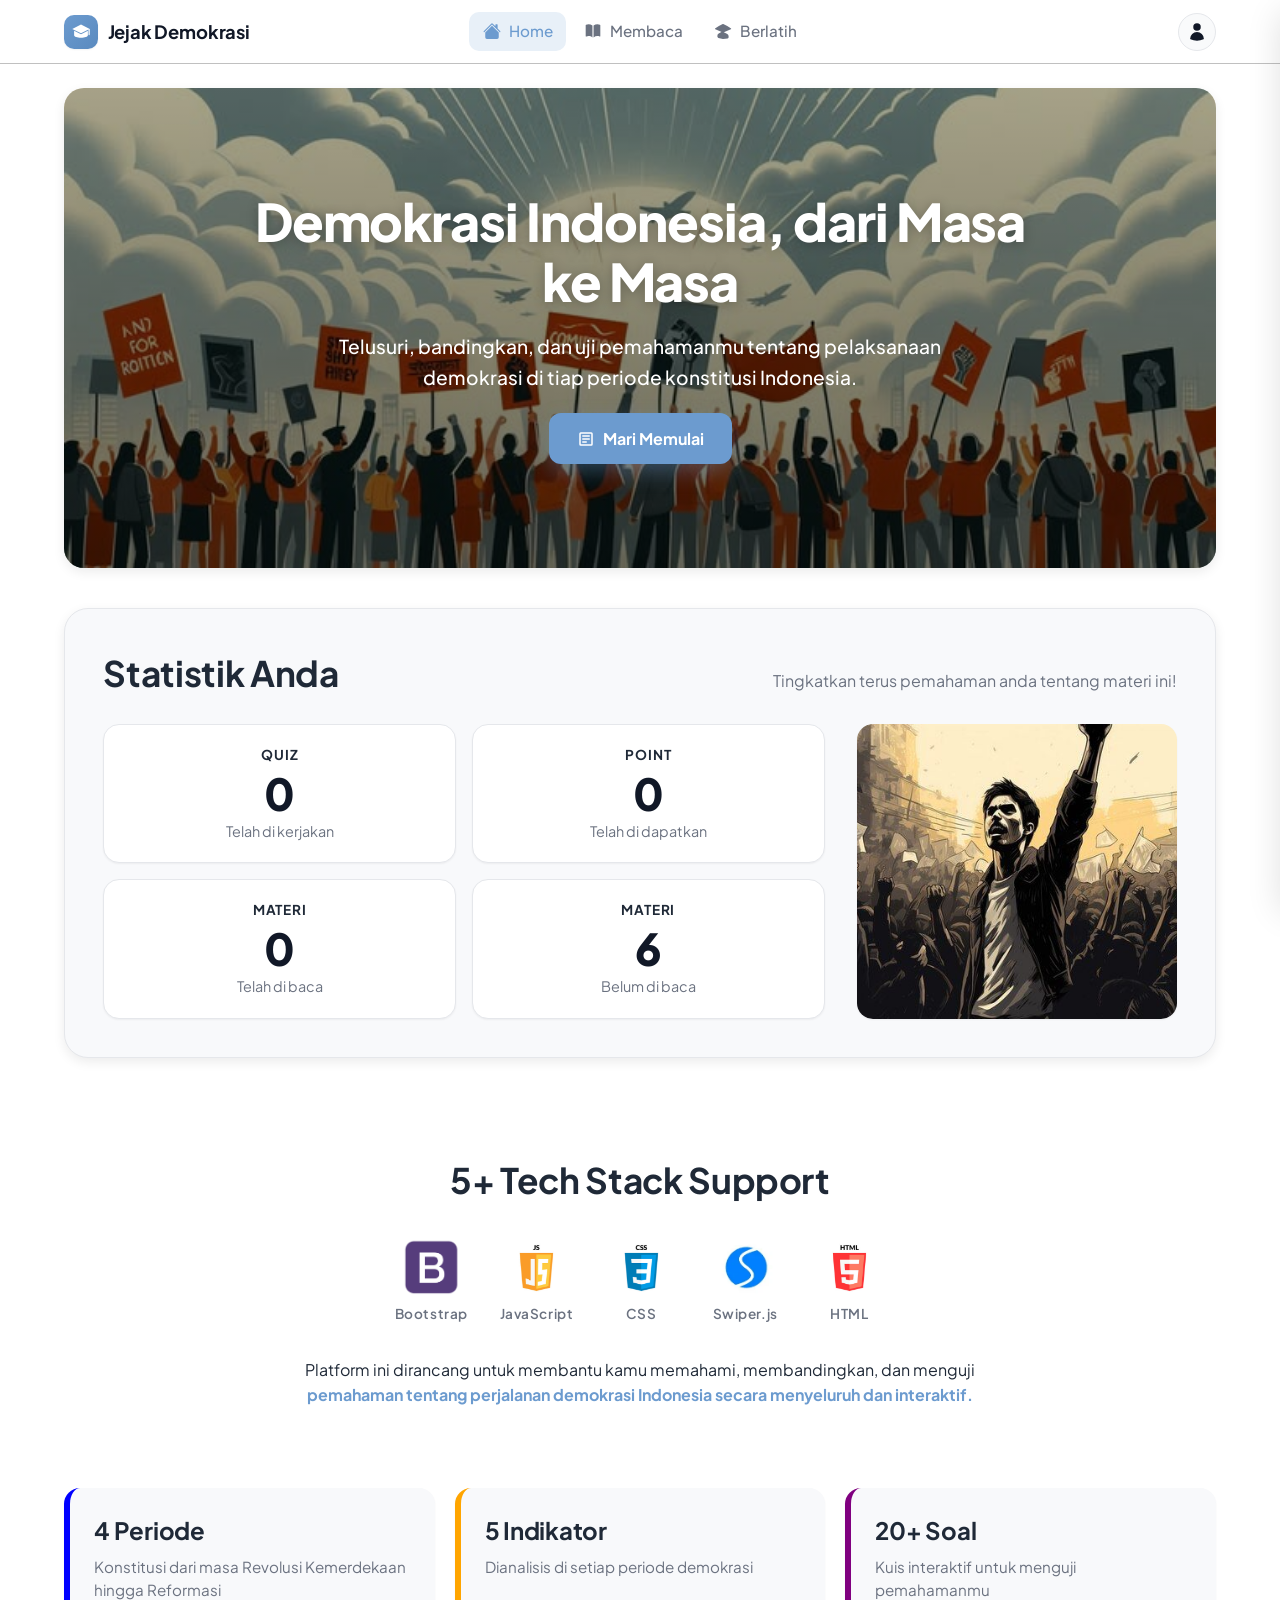
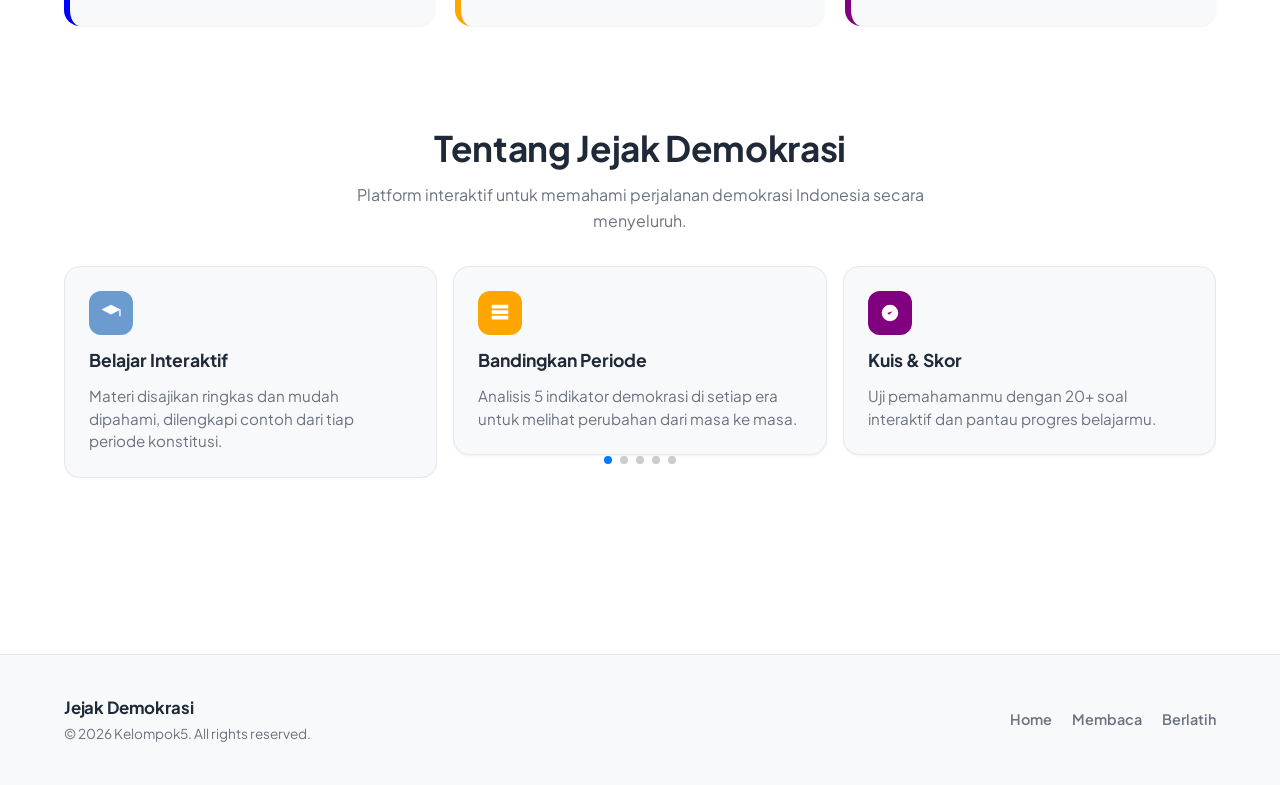
==== commit a98e031c: "QUEST: Dimas has ben finish all features like reading, quiz and profile" ====
--- a/index.html
+++ b/index.html
@@ -12,6 +12,7 @@
 
     <link rel="stylesheet" href="src/style/global.css">
     <link rel="stylesheet" href="src/style/index.css">
+    <link rel="stylesheet" href="https://cdn.jsdelivr.net/npm/swiper@11/swiper-bundle.min.css">
     <link rel="icon" href="#" type="image/png">
 </head>
 
@@ -19,7 +20,7 @@
 
     <div id="navbar"></div>
 
-    <main class="page">
+    <main class="page container">
         <!-- Hero -->
         <section class="hero">
             <div class="hero__bg">
@@ -69,7 +70,7 @@
                         </article>
                     </div>
                     <div class="stats__image">
-                        <img src="https://placehold.co/366x451" alt="Ilustrasi" loading="lazy" />
+                        <img src="/src/assets/images/daefe302de852c6bc54e962870e29e17.jpg" alt="Ilustrasi" loading="lazy" />
                     </div>
                 </div>
             </div>
@@ -80,23 +81,23 @@
             <h2 class="tech__title">5+ Tech Stack Support</h2>
             <div class="tech__icons">
                 <div class="tech__item">
-                    <img src="https://placehold.co/62x61" alt="Bootstrap" />
+                    <img src="/src/assets/images/bootstrap.png" alt="Bootstrap" />
                     <span>Bootstrap</span>
                 </div>
                 <div class="tech__item">
-                    <img src="https://placehold.co/62x61" alt="JavaScript" />
-                    <span>JAVASCRIPT</span>
-                </div>
-                <div class="tech__item">
-                    <img src="https://placehold.co/39x61" alt="CSS" />
+                    <img src="/src/assets/images/js.png" alt="JavaScript" />
+                    <span>JavaScript</span>
+                </div>
+                <div class="tech__item">
+                    <img src="/src/assets/images/css.png" alt="CSS" />
                     <span>CSS</span>
                 </div>
                 <div class="tech__item">
-                    <img src="https://placehold.co/57x61" alt="Swiper.js" />
-                    <span>Swiper.JS</span>
-                </div>
-                <div class="tech__item">
-                    <img src="https://placehold.co/40x61" alt="HTML" />
+                    <img src="/src/assets/images/swiper.png" alt="Swiper.js" />
+                    <span>Swiper.js</span>
+                </div>
+                <div class="tech__item">
+                    <img src="/src/assets/images/html.png" alt="HTML" />
                     <span>HTML</span>
                 </div>
             </div>
@@ -123,13 +124,69 @@
                 </article>
             </div>
         </section>
+
+    <!-- Showcase / about cards (Swiper) -->
+    <section class="showcase">
+        <div class="showcase__header">
+            <h2 class="showcase__title">Tentang Jejak Demokrasi</h2>
+            <p class="showcase__subtitle">
+                Platform interaktif untuk memahami perjalanan demokrasi Indonesia secara menyeluruh.
+            </p>
+        </div>
+        <div class="swiper showcase__swiper">
+            <div class="swiper-wrapper">
+                <div class="swiper-slide">
+                    <article class="showcase-card">
+                        <div class="showcase-card__icon showcase-card__icon--blue">
+                            <svg xmlns="http://www.w3.org/2000/svg" viewBox="0 0 24 24" fill="currentColor" aria-hidden="true"><path d="M12 3 1.5 8.25 12 13.5l9-4.5V15a.75.75 0 0 0 1.5 0V8.25L12 3Z"/></svg>
+                        </div>
+                        <h3 class="showcase-card__title">Belajar Interaktif</h3>
+                        <p class="showcase-card__desc">Materi disajikan ringkas dan mudah dipahami, dilengkapi contoh dari tiap periode konstitusi.</p>
+                    </article>
+                </div>
+                <div class="swiper-slide">
+                    <article class="showcase-card">
+                        <div class="showcase-card__icon showcase-card__icon--orange">
+                            <svg xmlns="http://www.w3.org/2000/svg" viewBox="0 0 24 24" fill="currentColor" aria-hidden="true"><path d="M3 3h18v4H3V3zm0 6h18v4H3V9zm0 6h18v4H3v-4z"/></svg>
+                        </div>
+                        <h3 class="showcase-card__title">Bandingkan Periode</h3>
+                        <p class="showcase-card__desc">Analisis 5 indikator demokrasi di setiap era untuk melihat perubahan dari masa ke masa.</p>
+                    </article>
+                </div>
+                <div class="swiper-slide">
+                    <article class="showcase-card">
+                        <div class="showcase-card__icon showcase-card__icon--purple">
+                            <svg xmlns="http://www.w3.org/2000/svg" viewBox="0 0 24 24" fill="currentColor" aria-hidden="true"><path d="M9 12l2 2 4-4m6 2a9 9 0 11-18 0 9 9 0 0118 0z"/></svg>
+                        </div>
+                        <h3 class="showcase-card__title">Kuis & Skor</h3>
+                        <p class="showcase-card__desc">Uji pemahamanmu dengan 20+ soal interaktif dan pantau progres belajarmu.</p>
+                    </article>
+                </div>
+                <div class="swiper-slide">
+                    <article class="showcase-card">
+                        <div class="showcase-card__icon showcase-card__icon--blue">
+                            <svg xmlns="http://www.w3.org/2000/svg" viewBox="0 0 24 24" fill="currentColor" aria-hidden="true"><path d="M3 13h2v8H3v-8zm6-6h2v14H9V7zm6 3h2v11h-2V10zm6-7h2v18h-2V3z"/></svg>
+                        </div>
+                        <h3 class="showcase-card__title">Progres Belajar</h3>
+                        <p class="showcase-card__desc">Statistik pribadi menampilkan materi yang sudah dan belum dibaca serta skor kuis.</p>
+                    </article>
+                </div>
+                <div class="swiper-slide">
+                    <article class="showcase-card">
+                        <div class="showcase-card__icon showcase-card__icon--orange">
+                            <svg xmlns="http://www.w3.org/2000/svg" viewBox="0 0 24 24" fill="currentColor" aria-hidden="true"><path d="M4 6h16v2H4V6zm0 5h16v2H4v-2zm0 5h16v2H4v-2z"/></svg>
+                        </div>
+                        <h3 class="showcase-card__title">Responsif</h3>
+                        <p class="showcase-card__desc">Tampilan nyaman di berbagai perangkat, dari desktop hingga ponsel.</p>
+                    </article>
+                </div>
+            </div>
+            <div class="swiper-pagination"></div>
+        </div>
+    </section>
     </main>
 
-    <footer class="site-footer">
-        <div class="site-footer__inner">
-            <span>&copy; 2026 Kelompok5. All rights reserved.</span>
-        </div>
-    </footer>
+    <div id="footer"></div>
 
     <script src="/src/component/navbar.js"></script>
     <script src="/src/js/quiz-storage.js"></script>
@@ -138,6 +195,24 @@
     <script type="module" src="/src/js/index.js"></script>
     <script type="module" src="/src/component/footer.js"></script>
 
+    <script src="https://cdn.jsdelivr.net/npm/swiper@11/swiper-bundle.min.js"></script>
+    <script>
+        document.addEventListener('DOMContentLoaded', function () {
+            if (typeof Swiper === 'undefined') return;
+            new Swiper('.showcase__swiper', {
+                slidesPerView: 1,
+                spaceBetween: 16,
+                loop: true,
+                autoplay: { delay: 3500, disableOnInteraction: false },
+                pagination: { el: '.swiper-pagination', clickable: true },
+                breakpoints: {
+                    640: { slidesPerView: 2 },
+                    992: { slidesPerView: 3 }
+                }
+            });
+        });
+    </script>
+
 </body>
 
 </html>
--- a/src/style/global.css
+++ b/src/style/global.css
@@ -343,4 +343,70 @@
     }
 }
 
+/* ============================================================
+   Footer (shared)
+   ============================================================ */
+.site-footer {
+  border-top: 1px solid var(--color-border-soft);
+  padding: 2.5rem 0;
+  margin-top: 4rem;
+  color: var(--color-text);
+  font-size: 0.9rem;
+  background-color: var(--color-surface);
+}
+
+.site-footer__inner {
+  max-width: var(--container-max);
+  margin: 0 auto;
+  padding: 0 1.5rem;
+  display: flex;
+  align-items: center;
+  justify-content: space-between;
+  flex-wrap: wrap;
+  gap: 1rem 2rem;
+}
+
+.site-footer__brand {
+  display: flex;
+  flex-direction: column;
+  gap: 0.25rem;
+}
+
+.site-footer__logo {
+  font-size: 1.05rem;
+  font-weight: 700;
+  color: var(--color-text);
+  letter-spacing: -0.01em;
+}
+
+.site-footer__copy {
+  color: var(--color-text-muted);
+  font-size: 0.85rem;
+}
+
+.site-footer__nav {
+  display: flex;
+  align-items: center;
+  gap: 1.25rem;
+  flex-wrap: wrap;
+}
+
+.site-footer__nav a {
+  color: var(--color-text-muted);
+  font-weight: 600;
+  font-size: 0.9rem;
+  transition: color var(--transition-fast);
+}
+
+.site-footer__nav a:hover {
+  color: var(--color-primary);
+}
+
+@media (max-width: 640px) {
+  .site-footer__inner {
+    flex-direction: column;
+    align-items: flex-start;
+  }
+}
+
 /* Demo page moved to src/style/index.css */
--- a/src/style/index.css
+++ b/src/style/index.css
@@ -3,7 +3,8 @@
    ============================================================ */
 
 /* ---------- Page container ---------- */
-.page {
+.page,
+.container {
   max-width: var(--container-max);
   margin: 0 auto;
   padding: 0 1.5rem 5rem;
@@ -59,29 +60,39 @@
 .btn--hero {
   background-color: #6c9bcf;
   color: #fff;
-  border-radius: 13px;
-  padding: 0.75rem 1.6rem;
+  border-radius: 12px;
+  padding: 0.85rem 1.75rem;
   font-size: 1rem;
   font-weight: 700;
-  box-shadow: 0 4px 12px rgba(108, 155, 207, 0.35);
+  box-shadow: 0 8px 20px rgba(108, 155, 207, 0.35);
+  transition:
+    transform var(--transition-fast),
+    box-shadow var(--transition-fast),
+    background-color var(--transition-fast);
 }
 
 .btn--hero:hover {
   background-color: #5a8abf;
-  transform: translateY(-1px);
+  transform: translateY(-2px);
+  box-shadow: 0 12px 28px rgba(108, 155, 207, 0.4);
+}
+
+.btn--hero:active {
+  transform: translateY(0);
 }
 
 /* ---------- Hero ---------- */
 .hero {
   position: relative;
   width: 100%;
-  min-height: 420px;
+  min-height: clamp(360px, 45vw, 480px);
   border-radius: 20px;
   overflow: hidden;
   display: flex;
   align-items: center;
   justify-content: center;
   margin-top: 1.5rem;
+  box-shadow: var(--shadow-md);
 }
 
 .hero__bg {
@@ -102,7 +113,7 @@
   background: linear-gradient(
     180deg,
     rgba(0, 0, 0, 0.35) 0%,
-    rgba(0, 0, 0, 0.55) 100%
+    rgba(0, 0, 0, 0.6) 100%
   );
 }
 
@@ -111,7 +122,7 @@
   z-index: 1;
   text-align: center;
   color: #fff;
-  padding: 2rem 1.5rem;
+  padding: clamp(2rem, 5vw, 3.5rem) 1.5rem;
   max-width: 820px;
   display: flex;
   flex-direction: column;
@@ -120,20 +131,22 @@
 }
 
 .hero__title {
-  font-size: clamp(2rem, 4.5vw, 3.5rem);
-  font-weight: 700;
+  font-size: clamp(2rem, 5vw, 3.25rem);
+  font-weight: 800;
   line-height: 1.15;
   margin: 0;
   color: #fff;
+  letter-spacing: -0.02em;
+  text-shadow: 0 2px 12px rgba(0, 0, 0, 0.25);
 }
 
 .hero__subtitle {
-  font-size: clamp(1rem, 1.6vw, 1.25rem);
-  font-weight: 700;
+  font-size: clamp(1rem, 1.6vw, 1.2rem);
+  font-weight: 500;
   color: #fff;
   margin: 0;
-  max-width: 780px;
-  line-height: 1.5;
+  max-width: 680px;
+  line-height: 1.6;
 }
 
 .hero__actions {
@@ -146,10 +159,26 @@
 }
 
 .stats__panel {
+  position: relative;
+  overflow: hidden;
   background-color: #f8f9fb;
-  border-radius: 50px;
-  padding: 2.5rem;
-  box-shadow: 0 2px 30px rgba(0, 0, 0, 0.06);
+  border-radius: 24px;
+  padding: clamp(1.5rem, 3vw, 2.5rem);
+  box-shadow: var(--shadow-md);
+  border: 1px solid var(--color-border-soft);
+}
+
+.stats__corner {
+  position: absolute;
+  top: 1rem;
+  right: 1rem;
+  width: 96px;
+  height: 96px;
+  object-fit: cover;
+  border-radius: 14px;
+  opacity: 0.12;
+  pointer-events: none;
+  user-select: none;
 }
 
 .stats__header {
@@ -166,6 +195,7 @@
   font-weight: 700;
   color: #1f2937;
   margin: 0;
+  letter-spacing: -0.01em;
 }
 
 .stats__hint {
@@ -176,59 +206,75 @@
 
 .stats__body {
   display: grid;
-  grid-template-columns: 1fr 320px;
+  grid-template-columns: minmax(0, 1fr) 320px;
   gap: 2rem;
   align-items: center;
 }
 
 .stats__grid {
   display: grid;
-  grid-template-columns: repeat(2, 1fr);
-  gap: 1.25rem;
+  grid-template-columns: repeat(2, minmax(0, 1fr));
+  gap: 1rem;
 }
 
 .stat-card {
   background-color: #fff;
-  border-radius: 20px;
-  box-shadow: 0 2px 30px rgba(0, 0, 0, 0.12);
-  padding: 1.5rem 1.25rem;
+  border-radius: 16px;
+  box-shadow: var(--shadow-sm);
+  border: 1px solid var(--color-border-soft);
+  padding: 1.25rem 1rem;
   text-align: center;
   display: flex;
   flex-direction: column;
-  gap: 0.4rem;
-  opacity: 0.95;
+  justify-content: center;
+  gap: 0.35rem;
+  height: 100%;
+  min-height: 120px;
+  transition:
+    transform var(--transition-fast),
+    box-shadow var(--transition-fast);
+}
+
+.stat-card:hover {
+  transform: translateY(-2px);
+  box-shadow: var(--shadow-md);
 }
 
 .stat-card__label {
-  font-size: 1.1rem;
-  font-weight: 700;
-  color: #1f2937;
+  font-size: 0.85rem;
+  font-weight: 700;
+  color: #1f2937;
+  letter-spacing: 0.06em;
+  text-transform: uppercase;
 }
 
 .stat-card__value {
-  font-size: 3rem;
-  font-weight: 700;
-  color: #000;
+  font-size: clamp(2rem, 4vw, 2.75rem);
+  font-weight: 800;
+  color: #111827;
   line-height: 1;
 }
 
 .stat-card__caption {
-  font-size: 1rem;
-  color: #1f2937;
+  font-size: 0.9rem;
+  color: #6b7280;
 }
 
 .stats__image {
   display: flex;
-  align-items: center;
+  align-items: stretch;
   justify-content: center;
+  height: 100%;
 }
 
 .stats__image img {
   width: 100%;
-  max-width: 366px;
-  height: auto;
-  border-radius: 20px;
+  max-width: 320px;
+  height: 100%;
+  min-height: 280px;
+  border-radius: 16px;
   object-fit: cover;
+  box-shadow: var(--shadow-sm);
 }
 
 /* ---------- Tech stack ---------- */
@@ -243,13 +289,14 @@
   font-weight: 700;
   color: #1f2937;
   margin: 0 0 2rem;
+  letter-spacing: -0.01em;
 }
 
 .tech__icons {
   display: flex;
   justify-content: center;
-  align-items: flex-end;
-  gap: 2.5rem;
+  align-items: center;
+  gap: 2rem;
   flex-wrap: wrap;
   margin-bottom: 2rem;
 }
@@ -259,31 +306,38 @@
   flex-direction: column;
   align-items: center;
   gap: 0.6rem;
+  min-width: 72px;
+  transition: transform var(--transition-fast);
+}
+
+.tech__item:hover {
+  transform: translateY(-2px);
 }
 
 .tech__item img {
-  height: 61px;
+  height: 56px;
   width: auto;
   object-fit: contain;
 }
 
 .tech__item span {
   color: #6b7280;
-  font-size: 0.95rem;
-  font-weight: 700;
-  letter-spacing: 0.02em;
+  font-size: 0.85rem;
+  font-weight: 600;
+  letter-spacing: 0.04em;
 }
 
 .tech__desc {
-  max-width: 880px;
+  max-width: 760px;
   margin: 0 auto;
-  font-size: 1.1rem;
+  font-size: 1rem;
   color: #1f2937;
   line-height: 1.6;
 }
 
 .tech__desc-bold {
-  font-weight: 400;
+  font-weight: 700;
+  color: #6c9bcf;
 }
 
 /* ---------- Highlight cards ---------- */
@@ -293,55 +347,124 @@
 
 .highlights__grid {
   display: grid;
-  grid-template-columns: repeat(3, 1fr);
-  gap: 1.5rem;
+  grid-template-columns: repeat(3, minmax(0, 1fr));
+  gap: 1.25rem;
 }
 
 .highlight-card {
   background-color: #f8f9fb;
-  border-radius: 20px;
-  padding: 1.75rem 1.5rem;
+  border-radius: 16px;
+  padding: 1.5rem;
   display: flex;
   flex-direction: column;
-  gap: 0.6rem;
-  border-left: 13px solid transparent;
+  gap: 0.5rem;
+  border-left: 6px solid transparent;
+  box-shadow: var(--shadow-sm);
+  transition:
+    transform var(--transition-fast),
+    box-shadow var(--transition-fast);
+}
+
+.highlight-card:hover {
+  transform: translateY(-2px);
+  box-shadow: var(--shadow-md);
 }
 
 .highlight-card--blue {
   border-left-color: #0000ff;
 }
+
 .highlight-card--orange {
   border-left-color: #ffa500;
 }
+
 .highlight-card--purple {
   border-left-color: #800080;
 }
 
 .highlight-card__value {
-  font-size: 1.75rem;
-  font-weight: 500;
-  color: #1f2937;
+  font-size: 1.5rem;
+  font-weight: 700;
+  color: #1f2937;
+  letter-spacing: -0.01em;
 }
 
 .highlight-card__desc {
-  font-size: 1rem;
-  color: #1f2937;
+  font-size: 0.95rem;
+  color: #6b7280;
   line-height: 1.5;
 }
 
 /* ---------- Footer ---------- */
 .site-footer {
   border-top: 1px solid var(--color-border-soft);
-  padding: 2rem 0;
-  margin-top: 3rem;
-  color: #1f2937;
-  font-size: 0.95rem;
+  padding: 2.5rem 0;
+  margin-top: 4rem;
+  color: #1f2937;
+  font-size: 0.9rem;
+  background-color: #f8f9fb;
 }
 
 .site-footer__inner {
   max-width: var(--container-max);
   margin: 0 auto;
   padding: 0 1.5rem;
+  display: flex;
+  align-items: center;
+  justify-content: space-between;
+  flex-wrap: wrap;
+  gap: 1rem 2rem;
+}
+
+.site-footer__brand {
+  display: flex;
+  flex-direction: column;
+  gap: 0.25rem;
+}
+
+.site-footer__logo {
+  font-size: 1.05rem;
+  font-weight: 700;
+  color: #1f2937;
+  letter-spacing: -0.01em;
+}
+
+.site-footer__copy {
+  color: #6b7280;
+  font-size: 0.85rem;
+}
+
+.site-footer__nav {
+  display: flex;
+  align-items: center;
+  gap: 1.25rem;
+  flex-wrap: wrap;
+}
+
+.site-footer__nav a {
+  color: #6b7280;
+  font-weight: 600;
+  font-size: 0.9rem;
+  transition: color var(--transition-fast);
+}
+
+.site-footer__nav a:hover {
+  color: #6c9bcf;
+}
+
+@media (max-width: 640px) {
+  .site-footer__inner {
+    flex-direction: column;
+    align-items: flex-start;
+  }
+}
+
+/* ---------- Accessibility ---------- */
+a:focus-visible,
+button:focus-visible,
+.btn:focus-visible {
+  outline: 2px solid #6c9bcf;
+  outline-offset: 3px;
 }
 
 /* ---------- Responsive ---------- */
@@ -359,12 +482,13 @@
   }
 
   .highlights__grid {
-    grid-template-columns: 1fr;
+    grid-template-columns: repeat(2, minmax(0, 1fr));
   }
 }
 
 @media (max-width: 768px) {
-  .page {
+  .page,
+  .container {
     padding: 0 1rem 3rem;
   }
 
@@ -375,7 +499,7 @@
   }
 
   .stats__panel {
-    border-radius: 24px;
+    border-radius: 20px;
     padding: 1.5rem;
   }
 
@@ -389,6 +513,10 @@
 
   .tech__item img {
     height: 48px;
+  }
+
+  .highlights__grid {
+    grid-template-columns: 1fr;
   }
 }
 
@@ -396,4 +524,137 @@
   .stats__grid {
     grid-template-columns: 1fr;
   }
-}
+
+  .tech__icons {
+    gap: 1.25rem;
+  }
+}
+
+/* ---------- Showcase (Swiper) ---------- */
+.showcase {
+  margin-top: 4rem;
+  padding: 2rem 0;
+}
+
+.showcase__header {
+  text-align: center;
+  margin-bottom: 2rem;
+}
+
+.showcase__title {
+  font-size: clamp(1.6rem, 3vw, 2.2rem);
+  font-weight: 700;
+  color: #1f2937;
+  margin: 0 0 0.5rem;
+  letter-spacing: -0.01em;
+}
+
+.showcase__subtitle {
+  color: #6b7280;
+  font-size: 1rem;
+  margin: 0;
+  max-width: 640px;
+  margin-inline: auto;
+  line-height: 1.6;
+}
+
+.showcase__swiper {
+  padding: 0.5rem 0 4rem;
+}
+
+.showcase__swiper .swiper-pagination {
+  bottom: 0.5rem;
+}
+
+.showcase-card {
+  background-color: #f8f9fb;
+  border-radius: 16px;
+  padding: 1.5rem;
+  display: flex;
+  flex-direction: column;
+  gap: 0.75rem;
+  height: 100%;
+  border: 1px solid var(--color-border-soft);
+  box-shadow: var(--shadow-sm);
+  transition:
+    transform var(--transition-fast),
+    box-shadow var(--transition-fast);
+}
+
+.showcase-card:hover {
+  transform: translateY(-3px);
+  box-shadow: var(--shadow-md);
+}
+
+.showcase-card__icon {
+  display: inline-flex;
+  align-items: center;
+  justify-content: center;
+  width: 44px;
+  height: 44px;
+  border-radius: 12px;
+}
+
+.showcase-card__icon svg {
+  width: 22px;
+  height: 22px;
+  color: #fff;
+}
+
+.showcase-card__icon--blue {
+  background-color: #6c9bcf;
+}
+
+.showcase-card__icon--orange {
+  background-color: #ffa500;
+}
+
+.showcase-card__icon--purple {
+  background-color: #800080;
+}
+
+.showcase-card__title {
+  font-size: 1.1rem;
+  font-weight: 700;
+  color: #1f2937;
+  margin: 0;
+}
+
+.showcase-card__desc {
+  font-size: 0.95rem;
+  color: #6b7280;
+  line-height: 1.5;
+  margin: 0;
+}
+
+/* Swiper overrides (palette) */
+.swiper-button-prev,
+.swiper-button-next {
+  color: #6c9bcf;
+}
+
+.swiper-pagination-bullet-active {
+  background: #6c9bcf;
+}
+
+.swiper-pagination-bullet {
+  background: #c0c0c0;
+  opacity: 1;
+}
+
+@media (max-width: 768px) {
+  .showcase {
+    margin-top: 3rem;
+  }
+}
+
+@media (prefers-reduced-motion: reduce) {
+  *,
+  *::before,
+  *::after {
+    animation-duration: 0.01ms !important;
+    animation-iteration-count: 1 !important;
+    transition-duration: 0.01ms !important;
+    scroll-behavior: auto !important;
+  }
+}
